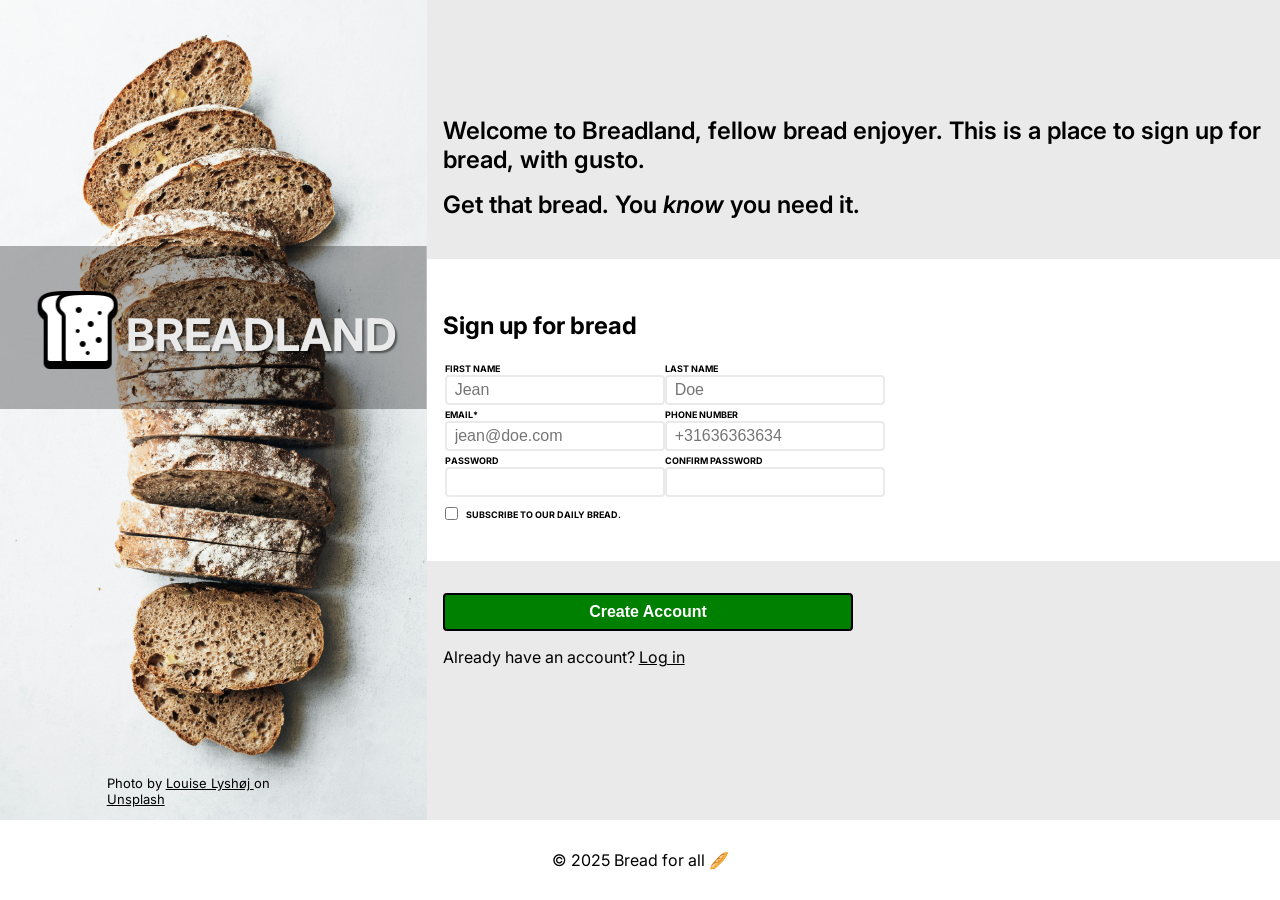
==== 01-intermediate-html/sign-up-form/index.html @ 8b46a95d "Restructure and Grid Assignment" ====
<!DOCTYPE html>
<html lang="en">
	<head>
		<meta charset="UTF-8" />
		<meta http-equiv="X-UA-Compatible" content="IE=edge" />
		<meta name="viewport" content="width=device-width, initial-scale=1.0" />
		<title>Bread Sign up</title>
        <link href="/media/favicon.ico" rel="icon" type="image/x-icon">
		<link rel="stylesheet" href="css/style.css" />
		<script src="js/script.js" defer></script>
		<link rel="preconnect" href="https://fonts.googleapis.com" />
		<link rel="preconnect" href="https://fonts.gstatic.com" crossorigin />
		<link
			href="https://fonts.googleapis.com/css2?family=Inter:ital,opsz,wght@0,14..32,100..900;1,14..32,100..900&display=swap"
			rel="stylesheet"
		/>
	</head>
	<body>
		<main>
			<div class="hero">
				<div class="logo">
					<img
						src="media/icons8-bread-loaf-96.png"
						alt="bread logo"
					/>
					<h1>BreadLand</h1>
					<div class="logo-background"></div>
				</div>
				<p class="image-credit">
					Photo by
					<a href="https://unsplash.com/@louiogbearnaisen">
						Louise Lyshøj
					</a>
					on
					<a
						href="https://unsplash.com/photos/sliced-breads-on-white-surface-WHJTaLqonkU"
					>
						Unsplash
					</a>
				</p>
			</div>
			<div class="container">
				<section class="intro">
					<p>
						Welcome to Breadland, fellow bread enjoyer. This is a
						place to sign up for bread, with gusto.
					</p>
					<p>
						Get that bread. You
						<em>know</em>
						you need it.
					</p>
				</section>
				<section class="form">
					<h2>Sign up for bread</h2>
					<form action="" method="post">
						<fieldset>
							<div>
								<label for="first_name">First Name</label>
								<input
									type="text"
									id="first_name"
									aria-placeholder="Jean"
									placeholder="Jean"
									required
								/>
							</div>
							<div>
								<label for="last_name">Last Name</label>
								<input
									type="text"
									id="last_name"
									placeholder="Doe"
									aria-placeholder="Doe"
									required
								/>
							</div>
						</fieldset>
						<fieldset>
							<div>
								<label for="user_email">Email*</label>
								<input
									type="email"
									name="user_email"
									id="user_email"
									placeholder="jean@doe.com"
									required
								/>
							</div>
							<div>
								<label for="phone_number">Phone Number</label>
								<!-- Valid formats:
            
                                                                                        (123) 456-7890
                                                                                        (123)456-7890
                                                                                        123-456-7890
                                                                                        123.456.7890
                                                                                        1234567890
                                                                                        +31636363634
                                                                                        075-63546725 -->
								<input
									type="text"
									id="phone_number"
									placeholder="+31636363634"
									pattern="/^[\+]?[(]?[0-9]{3}[)]?[-\s\.]?[0-9]{3}[-\s\.]?[0-9]{4,6}$/im
                                                                                    "
								/>
							</div>
						</fieldset>
						<fieldset>
							<div>
								<label for="password">Password</label>
								<input type="password" id="password" required />
							</div>
							<div>
								<label for="password_confim">
									Confirm password
								</label>
								<input
									type="password"
									id="password_confim"
									required
								/>
							</div>
						</fieldset>
						<fieldset>
							<div class="checkbox">
								<input
									type="checkbox"
									name="subscribe"
									id="subscribe"
								/>
								<label for="subscribe">
									Subscribe to our daily bread.
								</label>
							</div>
						</fieldset>
					</form>
				</section>
				<section>
					<button type="submit">Create Account</button>
					<p>
						Already have an account?
						<a href="/">Log in</a>
					</p>
				</section>
			</div>
		</main>
		<footer>
			<p>&copy; 2025 Bread for all 🥖</p>
		</footer>
	</body>
</html>
---- 01-intermediate-html/sign-up-form/css/style.css ----
:root {
	box-sizing: border-box;
	--background-color: #fff;
	--main-text-color: #000;
	--accent-color: #eaeaea;
	--footer-height: 5rem;
	--button-color: green;
}

*,
::after,
::before {
	box-sizing: inherit;
}

body {
	/* display: flex;
	flex-direction: column;
	justify-content: space-between;
	align-items: center;*/
	margin: 0;
	height: clamp(100vh, 100%, 100vh);
	font-family: Inter, sans-serif;
}
footer {
	display: flex;
	justify-content: center;
	align-items: center;
	background-color: var(--background-color);
	color: var(--main-text-color);
	width: 100%;
	height: var(--footer-height);
	/* position: absolute;
    bottom: 0; */
}
a {
	/* text-decoration: none; */
	color: var(--main-text-color);
}
.hero {
	position: relative;
	background-image: url("../media/bread-background.jpg");
	background-size: cover;
	background-position: center;
	background-repeat: no-repeat;
	height: calc(100vh - var(--footer-height));
	/* object-fit: ; */
}

.logo {
	position: absolute;
	display: flex;
	justify-content: center;
	align-items: center;
	top: 30%;
	left: 50%;
	transform: translate(-50%, 0);
	z-index: 1;
	color: var(--accent-color);
	background-color: rgba(0, 0, 0, 0.3);
	width: 100%;
	z-index: 1;
}
.logo img {
	position: relative;
	/* left: 50%;
    transform: translate(-50%, 0);
    object-fit: fill; */
	z-index: 2;
}
.logo h1 {
	position: relative;
	display: inline;
	/* top: 50%; */
	/* left: 50%; */
	/* transform: translate(-50%, 0); */
	z-index: 2;
	font-size: 4rem;
	color: var(--accent-color);
	text-align: center;
	font-weight: bold;
	font-variant-caps: all-small-caps;
	text-shadow: 2px 2px 2px rgba(0, 0, 0, 0.5);
}
.image-credit {
	position: absolute;
	bottom: 0;
	left: 50%;
	transform: translate(-50%, 0);
	font-size: small;
	/* color: var(--accent-color); */
}
main {
	display: grid;
	grid-template-columns: 1fr 2fr;
	grid-template-rows: 1fr;
	gap: 0px 0px;
}
.container {
	display: flex;
	flex-direction: column;
	justify-content: space-between;
}
section {
	background-color: var(--accent-color);
	padding: 2rem 1rem;
	height: 100%;
}
.intro {
	display: flex;
	flex-direction: column;
	justify-content: flex-end;
	font-weight: 600;
	font-size: 1.5rem;
}
.intro p {
	margin: 0.5rem 0;
	padding: 0;
}

section.form {
	display: flex;
	flex-direction: column;
	justify-content: space-around;
	background-color: var(--background-color);
}

form {
	display: flex;
	flex-direction: column;
    justify-content: flex-start;
    height: 100%;
}

fieldset {
	border: none;
	padding: 0;
	display: flex;
	flex-direction: row;
	width: 50%;
    height: clamp(100px, 50vh, 100%);
	justify-content: space-between;
	align-items: center;
}

fieldset > div {
	border: none;
	padding: 0;
	display: flex;
	flex-direction: column;
	justify-content: flex-start;
}
input {
	border: 2px solid var(--accent-color);
	border-radius: 0.25rem;
    padding: 0.25rem 0.5rem;
	font-size: 1rem;
    /* padding: 0; */
    margin: 0;
}
label {
	font-size: small;
	font-variant-caps: all-small-caps;
	font-weight: bold;
}
.checkbox {
	display: flex;
	flex-direction: row;
	justify-content: space-between;
	align-items: center;
}
checkbox {
    border: 2px solid var(--accent-color);
    border-radius: 0.25rem;
}
.checkbox label{
    margin: 0.5rem;
}
button {
	background-color: var(--button-color);
	color: var(--background-color);
	/* width: clamp(200px, 50%, 100%); */
    width: 50%;
	border: 2px solid var(--main-text-color);
	border-radius: 0.25rem;
	padding: 0.5rem 1rem;
	font-size: 1rem;
	font-weight: bold;
	cursor: pointer;
}

:focus-within {
	border-color: rgb(76, 76, 199);
}

:user-invalid {
	border: red 2px solid;
}

:user-valid {
	border: green 2px solid;
}
/* @media screen and (max-width: 768px) {
    .container {
        display: flex;
        flex-direction: column;
        justify-content: space-between;
    }
    section {
        padding: 1rem;
    }
    section.form {
        width: 100%;
    }
    form {
        display: flex;
        flex-direction: column;
        width: 100%;
    }
    fieldset {
        display: flex;
        flex-direction: column;
        width: 100%;
    }
    fieldset > div {
        display: flex;
        flex-direction: column;
        width: 100%;
    }
    button {
        width: 100%;
    }
    
} */
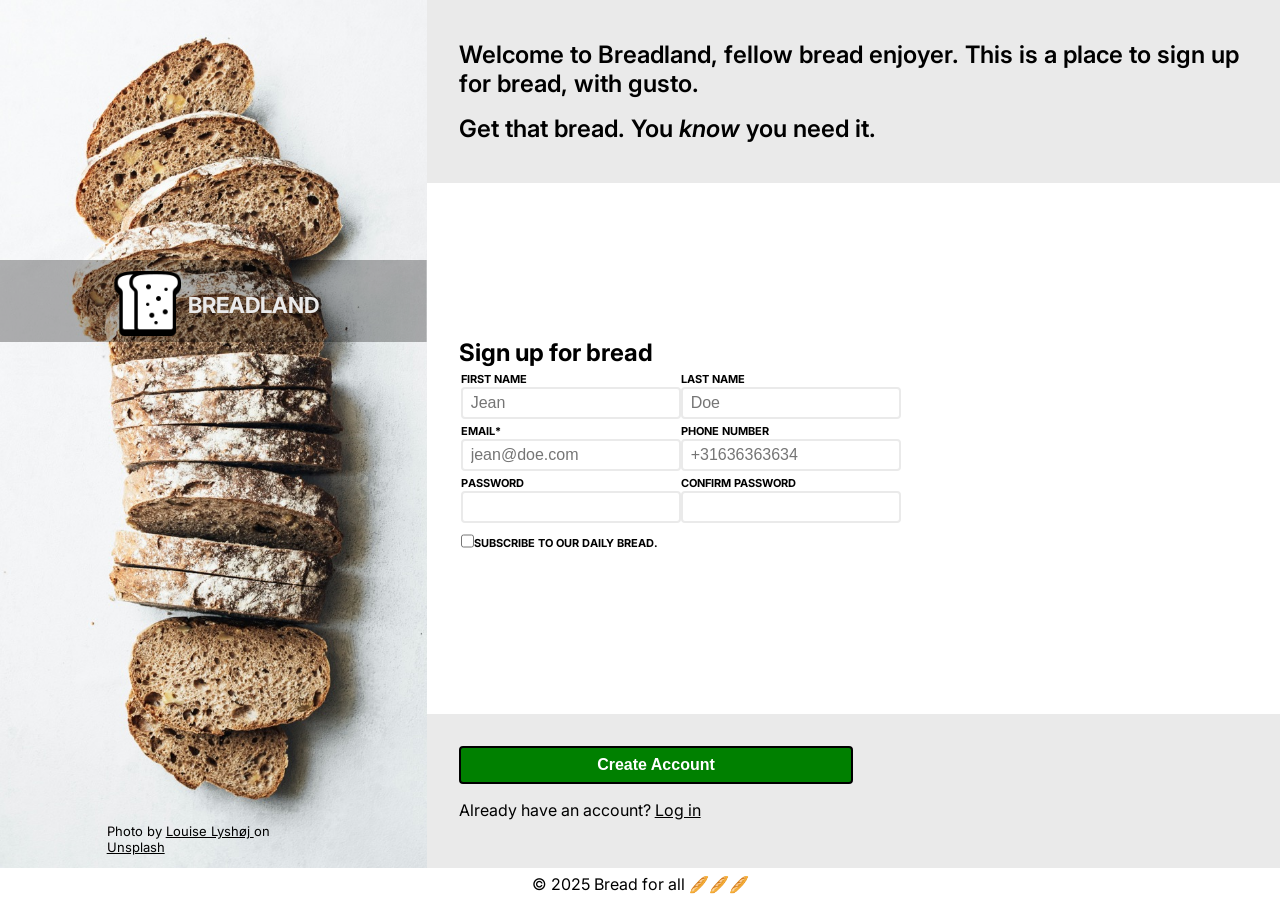
==== commit 5343b616: "Merge branch 'grid-layout'" ====
--- a/01-intermediate-html/sign-up-form/index.html
+++ b/01-intermediate-html/sign-up-form/index.html
@@ -5,7 +5,7 @@
 		<meta http-equiv="X-UA-Compatible" content="IE=edge" />
 		<meta name="viewport" content="width=device-width, initial-scale=1.0" />
 		<title>Bread Sign up</title>
-        <link href="/media/favicon.ico" rel="icon" type="image/x-icon">
+		<link href="/media/favicon.ico" rel="icon" type="image/x-icon" />
 		<link rel="stylesheet" href="css/style.css" />
 		<script src="js/script.js" defer></script>
 		<link rel="preconnect" href="https://fonts.googleapis.com" />
@@ -51,7 +51,7 @@
 						you need it.
 					</p>
 				</section>
-				<section class="form">
+				<section class="form-container">
 					<h2>Sign up for bread</h2>
 					<form action="" method="post">
 						<fieldset>
@@ -90,14 +90,13 @@
 							<div>
 								<label for="phone_number">Phone Number</label>
 								<!-- Valid formats:
-            
-                                                                                        (123) 456-7890
-                                                                                        (123)456-7890
-                                                                                        123-456-7890
-                                                                                        123.456.7890
-                                                                                        1234567890
-                                                                                        +31636363634
-                                                                                        075-63546725 -->
+                                    (123) 456-7890
+                                    (123)456-7890
+                                    123-456-7890
+                                    123.456.7890
+                                    1234567890
+                                    +31636363634
+                                    075-63546725 -->
 								<input
 									type="text"
 									id="phone_number"
@@ -124,7 +123,7 @@
 							</div>
 						</fieldset>
 						<fieldset>
-							<div class="checkbox">
+							<div class="checkbox-container">
 								<input
 									type="checkbox"
 									name="subscribe"
@@ -147,7 +146,7 @@
 			</div>
 		</main>
 		<footer>
-			<p>&copy; 2025 Bread for all 🥖</p>
+			<p>&copy; 2025 Bread for all 🥖🥖🥖</p>
 		</footer>
 	</body>
 </html>
--- a/01-intermediate-html/sign-up-form/css/style.css
+++ b/01-intermediate-html/sign-up-form/css/style.css
@@ -3,7 +3,7 @@
 	--background-color: #fff;
 	--main-text-color: #000;
 	--accent-color: #eaeaea;
-	--footer-height: 5rem;
+	--footer-height: 2rem;
 	--button-color: green;
 }
 
@@ -12,14 +12,16 @@
 ::before {
 	box-sizing: inherit;
 }
-
+h2 {
+	margin: 0;
+	padding: 0;
+}
+a {
+	color: var(--main-text-color);
+}
 body {
-	/* display: flex;
-	flex-direction: column;
-	justify-content: space-between;
-	align-items: center;*/
 	margin: 0;
-	height: clamp(100vh, 100%, 100vh);
+	/* height: clamp(100%, 100vh, 100vh); */
 	font-family: Inter, sans-serif;
 }
 footer {
@@ -30,21 +32,15 @@
 	color: var(--main-text-color);
 	width: 100%;
 	height: var(--footer-height);
-	/* position: absolute;
-    bottom: 0; */
-}
-a {
-	/* text-decoration: none; */
-	color: var(--main-text-color);
 }
 .hero {
 	position: relative;
-	background-image: url("../media/bread-background.jpg");
+	background-image: url("../media/bread-background.jpeg");
 	background-size: cover;
 	background-position: center;
 	background-repeat: no-repeat;
-	height: calc(100vh - var(--footer-height));
-	/* object-fit: ; */
+	/* height: clamp(600px, (calc(100vh - var(--footer-height)), 100vh)); */
+	height: max(600px, calc(100vh - var(--footer-height)));
 }
 
 .logo {
@@ -58,29 +54,23 @@
 	z-index: 1;
 	color: var(--accent-color);
 	background-color: rgba(0, 0, 0, 0.3);
-	width: 100%;
+	width: clamp(20px, 100%, 100%);
 	z-index: 1;
 }
 .logo img {
 	position: relative;
-	/* left: 50%;
-    transform: translate(-50%, 0);
-    object-fit: fill; */
 	z-index: 2;
+    width: 80px;
 }
 .logo h1 {
 	position: relative;
 	display: inline;
-	/* top: 50%; */
-	/* left: 50%; */
-	/* transform: translate(-50%, 0); */
 	z-index: 2;
-	font-size: 4rem;
+	font-size: 2rem;
 	color: var(--accent-color);
 	text-align: center;
 	font-weight: bold;
 	font-variant-caps: all-small-caps;
-	text-shadow: 2px 2px 2px rgba(0, 0, 0, 0.5);
 }
 .image-credit {
 	position: absolute;
@@ -88,13 +78,12 @@
 	left: 50%;
 	transform: translate(-50%, 0);
 	font-size: small;
-	/* color: var(--accent-color); */
 }
 main {
 	display: grid;
 	grid-template-columns: 1fr 2fr;
-	grid-template-rows: 1fr;
 	gap: 0px 0px;
+    height: 100%;
 }
 .container {
 	display: flex;
@@ -103,8 +92,7 @@
 }
 section {
 	background-color: var(--accent-color);
-	padding: 2rem 1rem;
-	height: 100%;
+	padding: 2rem 2rem;
 }
 .intro {
 	display: flex;
@@ -118,18 +106,17 @@
 	padding: 0;
 }
 
-section.form {
-	display: flex;
-	flex-direction: column;
-	justify-content: space-around;
+section.form-container {
+	display: flex;
+	flex-direction: column;
+	justify-content: center;
 	background-color: var(--background-color);
 }
 
 form {
 	display: flex;
 	flex-direction: column;
-    justify-content: flex-start;
-    height: 100%;
+	justify-content: flex-start;
 }
 
 fieldset {
@@ -138,7 +125,6 @@
 	display: flex;
 	flex-direction: row;
 	width: 50%;
-    height: clamp(100px, 50vh, 100%);
 	justify-content: space-between;
 	align-items: center;
 }
@@ -153,34 +139,35 @@
 input {
 	border: 2px solid var(--accent-color);
 	border-radius: 0.25rem;
-    padding: 0.25rem 0.5rem;
+	padding: 0.25rem 0.5rem;
 	font-size: 1rem;
-    /* padding: 0; */
-    margin: 0;
+	margin: 0;
+    height: 2rem;
 }
 label {
-	font-size: small;
+	font-size: 1rem;
 	font-variant-caps: all-small-caps;
 	font-weight: bold;
-}
-.checkbox {
+    /* width: 100%; */
+}
+.checkbox-container {
 	display: flex;
 	flex-direction: row;
-	justify-content: space-between;
+	justify-content: flex-start;
 	align-items: center;
 }
 checkbox {
-    border: 2px solid var(--accent-color);
-    border-radius: 0.25rem;
-}
-.checkbox label{
-    margin: 0.5rem;
+	border: 2px solid var(--accent-color);
+	border-radius: 0.25rem;
+}
+.checkbox-container label {
+	margin: 0.5rem 0;
+    width: 100%;
 }
 button {
 	background-color: var(--button-color);
 	color: var(--background-color);
-	/* width: clamp(200px, 50%, 100%); */
-    width: 50%;
+	width: 50%;
 	border: 2px solid var(--main-text-color);
 	border-radius: 0.25rem;
 	padding: 0.5rem 1rem;
@@ -200,35 +187,86 @@
 :user-valid {
 	border: green 2px solid;
 }
-/* @media screen and (max-width: 768px) {
-    .container {
-        display: flex;
-        flex-direction: column;
-        justify-content: space-between;
-    }
-    section {
-        padding: 1rem;
-    }
-    section.form {
-        width: 100%;
-    }
-    form {
-        display: flex;
-        flex-direction: column;
-        width: 100%;
-    }
-    fieldset {
-        display: flex;
-        flex-direction: column;
-        width: 100%;
-    }
-    fieldset > div {
-        display: flex;
-        flex-direction: column;
-        width: 100%;
-    }
-    button {
-        width: 100%;
-    }
-    
-} */+
+@media screen and (max-width: 768px) {
+	main {
+		display: flex;
+		flex-direction: column;
+	}
+	.hero {
+		height: max(250px, 30vh);
+		align-items: flex-start;
+		background: darkgoldenrod;
+		background-image: url("../media/bread-background.jpeg");
+		background-image: linear-gradient(rgba(0, 0, 0, 0), rgba(0, 0, 0, 0.5)), url("../media/bread-background.jpeg");
+		background-size: cover;
+		background-position: center;
+	}
+	.logo {
+		display: flex;
+		flex-direction: column;
+		justify-content: center;
+		align-items: center;
+		z-index: 1;
+		background-color: rgba(0, 0, 0, 0);
+	}
+	.logo img {
+		z-index: 2;
+		margin: 0;
+		padding: 0;
+	}
+	.logo h1 {
+		display: inline;
+		z-index: 2;
+		font-size: 2rem;
+		color: var(--accent-color);
+		text-align: center;
+		padding: 0;
+		margin: 0;
+		font-weight: 600;
+		font-variant-caps: all-small-caps;
+	}
+	.image-credit {
+		position: absolute;
+		bottom: 0;
+		left: 50%;
+		transform: translate(-50%, 0);
+		font-size: small;
+		color: var(--main-text-color);
+	}
+	.image-credit a {
+		color: var(--accent-color);
+	}
+	.container {
+		display: flex;
+		flex-direction: column;
+		justify-content: space-between;
+	}
+	section {
+		padding: 2rem;
+	}
+	section.intro {
+		justify-content: center;
+	}
+	section.form {
+		width: 100%;
+	}
+	form {
+		display: flex;
+		flex-direction: column;
+		width: 100%;
+	}
+	fieldset {
+		display: flex;
+		flex-direction: column;
+		width: 100%;
+	}
+	fieldset > div {
+		display: flex;
+		flex-direction: column;
+		width: 100%;
+	}
+	button {
+		width: 100%;
+	}
+}
